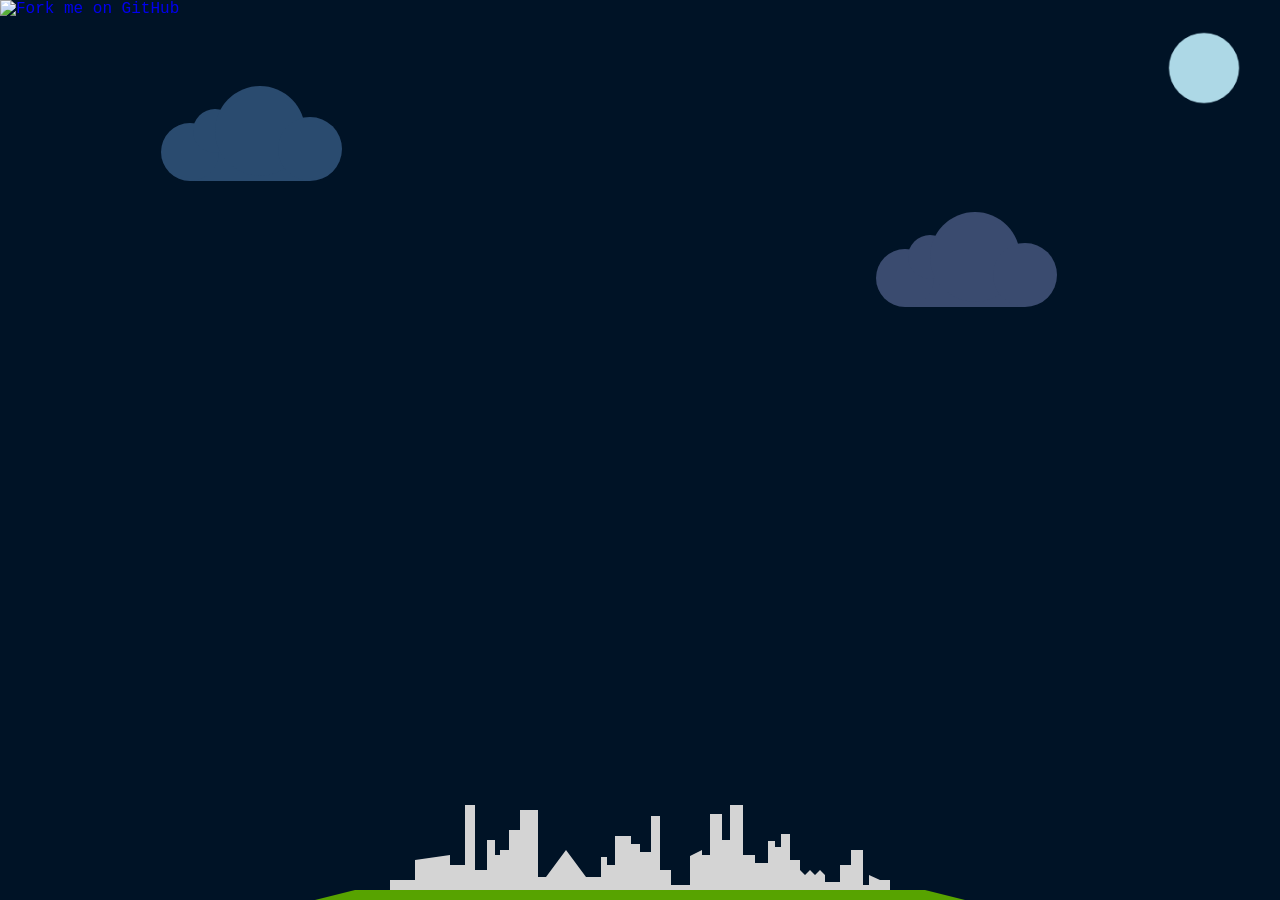
==== index.html @ 0f7f1184 "init done" ====
<!DOCTYPE html>
<html lang="en">

<head>
    <meta charset="UTF-8">
    <meta name="viewport" content="width=device-width, initial-scale=1.0, user-scalable=no">
    <meta http-equiv="refresh" content="0; url=countdown.html" />
    <title>NewYear Countdown Preview</title>
    <style>
        html,body{height:100%;}
    </style>
</head>

<body>
    <p><a href="countdown.html"></a>...</p>
</body>

</html>
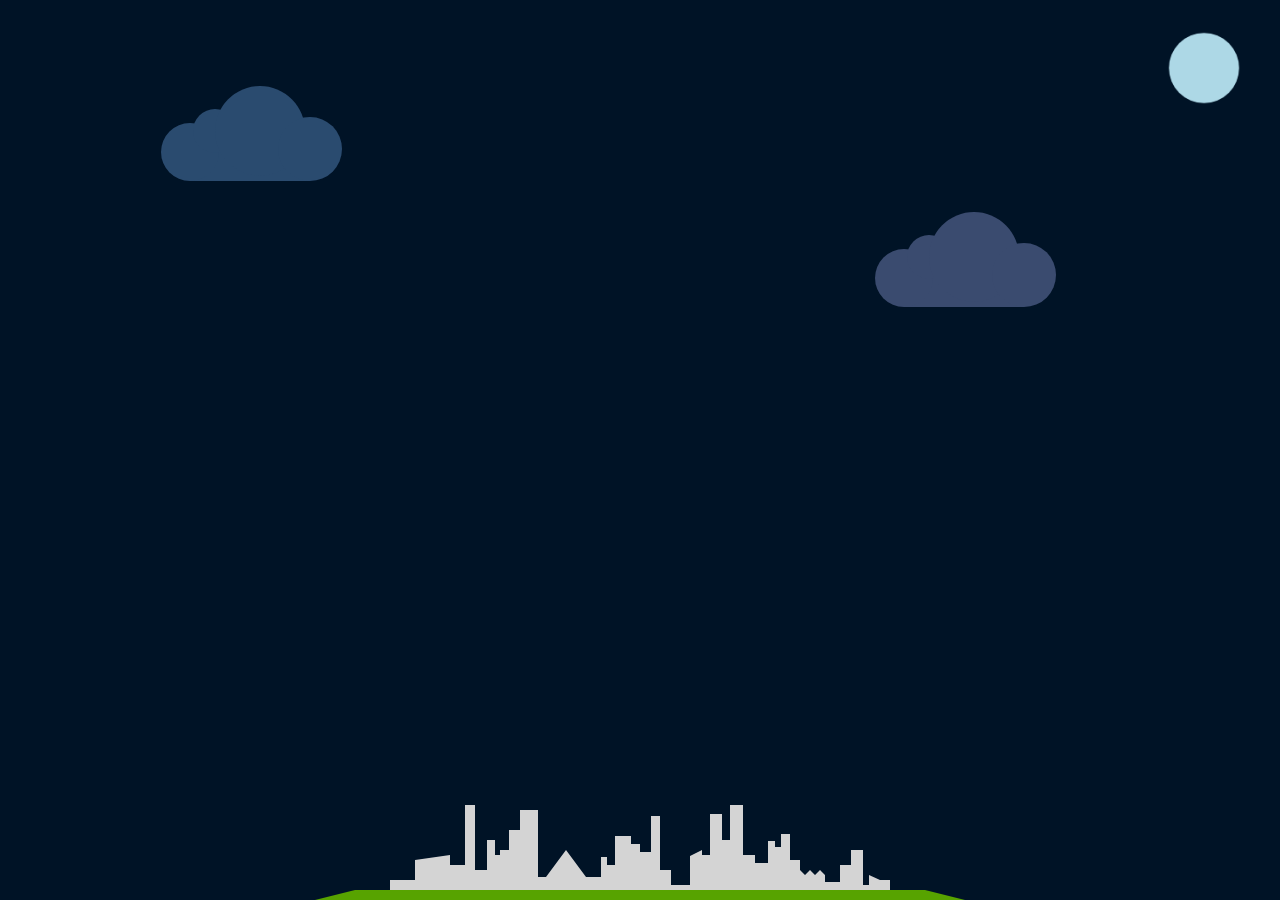
==== commit b493ffd5: "init done" ====
--- a/index.html
+++ b/index.html
@@ -12,7 +12,7 @@
 </head>
 
 <body>
-    <p><a href="countdown.html"></a>...</p>
+    <p><a href="countdown.html"></a></p>
 </body>
 
 </html>
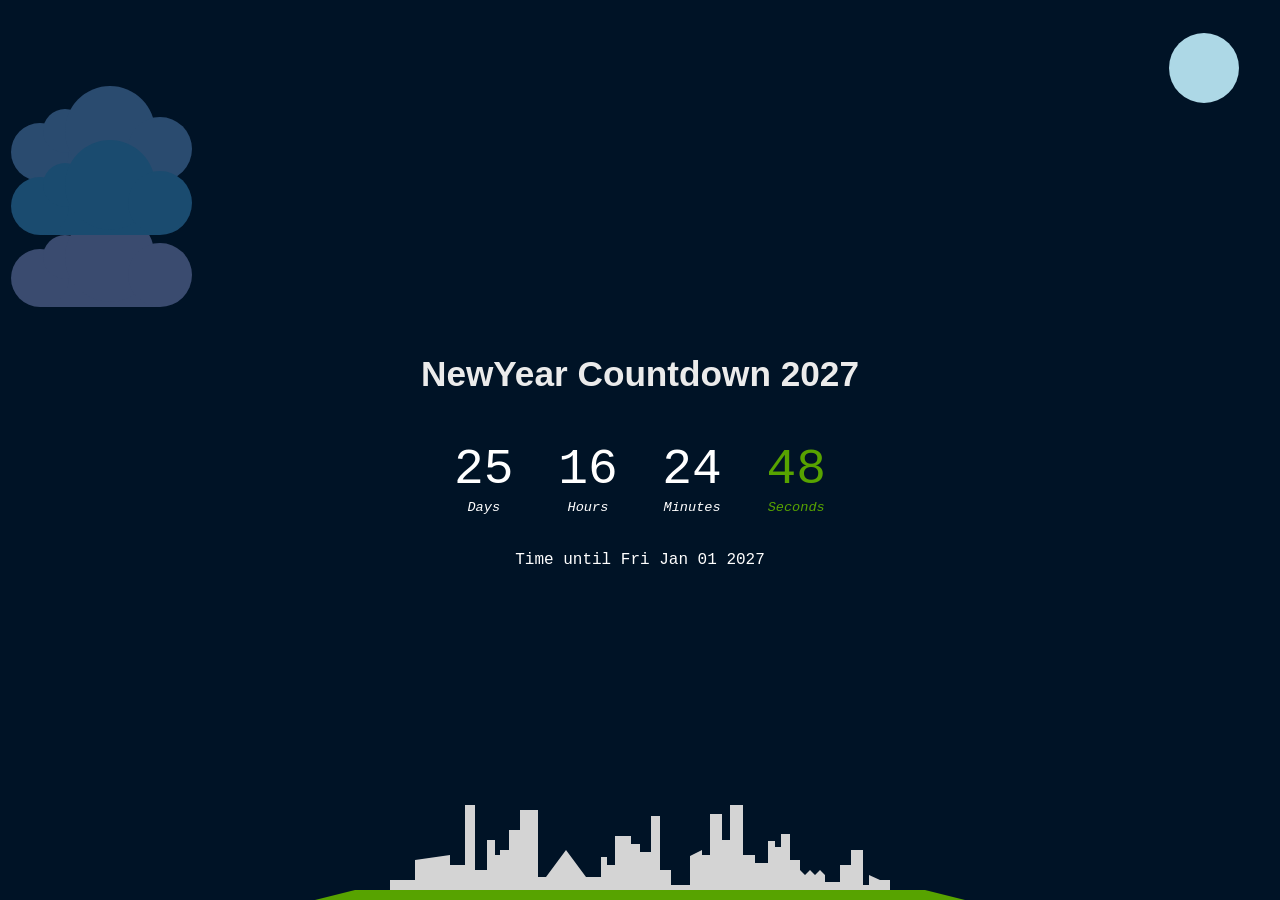
==== commit d2abf199: "update date and refactor code" ====
--- a/index.html
+++ b/index.html
@@ -4,15 +4,74 @@
 <head>
     <meta charset="UTF-8">
     <meta name="viewport" content="width=device-width, initial-scale=1.0, user-scalable=no">
-    <meta http-equiv="refresh" content="0; url=countdown.html" />
     <title>NewYear Countdown Preview</title>
+    <link rel="stylesheet" href="countdown.css" type="text/css">
+    <script src="countdown.js"></script>
     <style>
         html,body{height:100%;}
     </style>
 </head>
 
 <body>
-    <p><a href="countdown.html"></a></p>
+    <div id="bg">
+        <svg id="bg__moon" height="100" width="100">
+            <circle cx="50" cy="50" r="35" fill="lightblue" />
+        </svg>
+        <svg id="bg__city" height="95" width="500">
+            <path d="M0,90 L0,75 L25,75 L25,55 L60,50 L60,60 L75,60 L75,0 L85,0 L85,65 L97,65 L97,35 L105,35 L105,50 L110,50 L110,45 L119,45 L119,25 L130,25 L130,5 L148,5 L148,72 L156,72 L176,45 L196,72 L211,72 L211,52 L217,52 L217,60 L225,60 L225,31 L241,31 L241,39 L250,39 L250,47 L261,47 L261,11 L270,11 L270,65 L281,65 L281,80 L300,80 L300,51 L312,45 L312,50 L320,50 L320,9 L332,9 L332,35 L340,35 L340,0 L353,0 L353,50 L365,50 L365,58 L378,58 L378,36 L385,36 L385,42 L391,42 L391,29 L400,29 L400,55 L410,55 L410,65 L415,70 L420,65 L425,70 L430,65 L435,70 L435,77 L450,77 L450,60 L461,60 L461,45 L473,45 L473,80 L475,80 L479,80 L479,70 L490,75 L500,75 L500,90 Z" fill="#d4d4d4" />
+        </svg>
+        <svg id="bg__grass" height="10" width="650">
+            <path d="M0,10 L40,0 L610,0 L650,10 z" fill="rgb(87, 163, 0)" />
+        </svg>
+        <svg id="bg__cloud1" height="100" width="200">
+            <g fill="#2a4b6f">
+                <path d="M40,50 L40,100 L160,100 L160,50 Z" />
+                <circle cx="40" cy="71" r="29" />
+                <circle cx="65" cy="50" r="22" />
+                <circle cx="110" cy="50" r="45" />
+                <circle cx="160" cy="68" r="32" />
+            </g>
+        </svg>
+        <svg id="bg__cloud2" height="100" width="200">
+            <g fill="#3a4b6f">
+                <path d="M40,50 L40,100 L160,100 L160,50 Z" />
+                <circle cx="40" cy="71" r="29" />
+                <circle cx="65" cy="50" r="22" />
+                <circle cx="110" cy="50" r="45" />
+                <circle cx="160" cy="68" r="32" />
+            </g>
+        </svg>
+        <svg id="bg__cloud3" height="100" width="200">
+            <g fill="#1a4b6f">
+                <path d="M40,50 L40,100 L160,100 L160,50 Z" />
+                <circle cx="40" cy="71" r="29" />
+                <circle cx="65" cy="50" r="22" />
+                <circle cx="110" cy="50" r="45" />
+                <circle cx="160" cy="68" r="32" />
+            </g>
+        </svg>
+    </div>
+
+    <div id="cd">
+        <h1 class="cd__title" id="cd-title">NewYear Countdown</h1>
+        <div class="cd__ele">
+            <span class="cd__ele__value" id="cd-days">??</span>
+            <span class="cd__ele__name">Days</span>
+        </div>
+        <div class="cd__ele">
+            <span class="cd__ele__value" id="cd-hours">??</span>
+            <span class="cd__ele__name">Hours</span>
+        </div>
+        <div class="cd__ele">
+            <span class="cd__ele__value" id="cd-mins">??</span>
+            <span class="cd__ele__name">Minutes</span>
+        </div>
+        <div class="cd__ele cd__ele--secs">
+            <span class="cd__ele__value" id="cd-secs">??</span>
+            <span class="cd__ele__name">Seconds</span>
+        </div>
+        <div class="cd__timetil" id="cd-timetil">Time until ??</div>
+    </div>
 </body>
 
 </html>
--- a/countdown.css
+++ b/countdown.css
@@ -0,0 +1,220 @@
+/*!countdown.css
+ * This stylesheet contains the style for the 'newyear-countdown'
+ * project.
+ *
+ * Z-index order:
+ * 0    Body
+ * 1    Background
+ * 2    Countdown
+ */
+/* --< Basic Style >-- */
+html, body {
+  height: 100%;
+}
+
+body {
+  background-color: #001326;
+  color: #fff;
+  font-family: "Courier New", Courier, monospace;
+  margin: 0;
+  padding: 0;
+  z-index: 0;
+}
+
+/* --< The Countdown >-- */
+@-webkit-keyframes cd-flowin {
+  0% {
+    opacity: 0;
+    -webkit-transform: translate(-50%, -50%) scale(0);
+            transform: translate(-50%, -50%) scale(0);
+  }
+  100% {
+    opacity: 1;
+    -webkit-transform: translate(-50%, -50%) scale(1);
+            transform: translate(-50%, -50%) scale(1);
+  }
+}
+@keyframes cd-flowin {
+  0% {
+    opacity: 0;
+    -webkit-transform: translate(-50%, -50%) scale(0);
+            transform: translate(-50%, -50%) scale(0);
+  }
+  100% {
+    opacity: 1;
+    -webkit-transform: translate(-50%, -50%) scale(1);
+            transform: translate(-50%, -50%) scale(1);
+  }
+}
+
+@-webkit-keyframes cd-new-year-title {
+  0% {
+    color: red;
+  }
+  50% {
+    color: blue;
+  }
+  100% {
+    color: green;
+  }
+}
+
+@keyframes cd-new-year-title {
+  0% {
+    color: red;
+  }
+  50% {
+    color: blue;
+  }
+  100% {
+    color: green;
+  }
+}
+
+@-webkit-keyframes bg-move-cloud {
+  0% {
+    left: -250px;
+  }
+  100% {
+    left: 105%;
+  }
+}
+
+@keyframes bg-move-cloud {
+  0% {
+    left: -250px;
+  }
+  100% {
+    left: 105%;
+  }
+}
+
+@-webkit-keyframes bg-pulse-moon {
+  0% {
+    -webkit-transform: scale(1);
+            transform: scale(1);
+  }
+  100% {
+    -webkit-transform: scale(1.15);
+            transform: scale(1.15);
+  }
+}
+
+@keyframes bg-pulse-moon {
+  0% {
+    -webkit-transform: scale(1);
+            transform: scale(1);
+  }
+  100% {
+    -webkit-transform: scale(1.15);
+            transform: scale(1.15);
+  }
+}
+
+#cd {
+  -webkit-animation: cd-flowin 4s ease 1s forwards;
+          animation: cd-flowin 4s ease 1s forwards;
+  display: inline-block;
+  left: 50%;
+  opacity: 0;
+  position: fixed;
+  text-align: center;
+  top: 50%;
+  width: 90%;
+  max-width: 500px;
+  z-index: 2;
+}
+
+#cd .cd__title {
+  color: #ebebeb;
+  font-family: "Comic Sans", "Comic Sans MS", "Chalkboard", "ChalkboardSE-Regular", cursive, sans-serif;
+  font-size: 2.2em;
+  font-weight: 700;
+  -webkit-transition: all 1s;
+  transition: all 1s;
+}
+
+#cd .cd__title.cd__title--newyear {
+  -webkit-animation: cd-new-year-title 3s ease alternate infinite;
+          animation: cd-new-year-title 3s ease alternate infinite;
+}
+
+#cd .cd__ele {
+  -webkit-box-sizing: border-box;
+          box-sizing: border-box;
+  color: #fff;
+  display: inline-block;
+  padding: 5% 3.5%;
+}
+
+#cd .cd__ele .cd__ele__value {
+  display: block;
+  font-size: 3.1em;
+}
+
+#cd .cd__ele .cd__ele__name {
+  font-size: 0.85em;
+  font-style: italic;
+}
+
+#cd .cd__ele--secs {
+  color: #57a300;
+}
+
+#cd .cd__timetil {
+  margin-top: 2%;
+}
+
+/* --< Background >-- */
+#bg {
+  height: 100%;
+  left: 0;
+  overflow: hidden;
+  position: fixed;
+  right: 0;
+  width: 100%;
+  z-index: 1;
+}
+
+#bg * {
+  position: fixed;
+}
+
+#bg__moon {
+  -webkit-animation: bg-pulse-moon 4s linear 0s alternate infinite;
+          animation: bg-pulse-moon 4s linear 0s alternate infinite;
+  right: 2%;
+  top: 2%;
+}
+
+#bg__grass {
+  bottom: 0;
+  left: 50%;
+  -webkit-transform: translateX(-50%);
+          transform: translateX(-50%);
+}
+
+#bg__city {
+  bottom: 0;
+  left: 50%;
+  -webkit-transform: translateX(-50%);
+          transform: translateX(-50%);
+}
+
+#bg__cloud1 {
+  -webkit-animation: bg-move-cloud 48s linear -12s alternate infinite;
+          animation: bg-move-cloud 48s linear -12s alternate infinite;
+  top: 9%;
+}
+
+#bg__cloud2 {
+  -webkit-animation: bg-move-cloud 60s linear -78s alternate infinite;
+          animation: bg-move-cloud 60s linear -78s alternate infinite;
+  top: 23%;
+}
+
+#bg__cloud3 {
+  -webkit-animation: bg-move-cloud 80s linear -78s alternate infinite;
+          animation: bg-move-cloud 80s linear -78s alternate infinite;
+  top: 15%;
+}
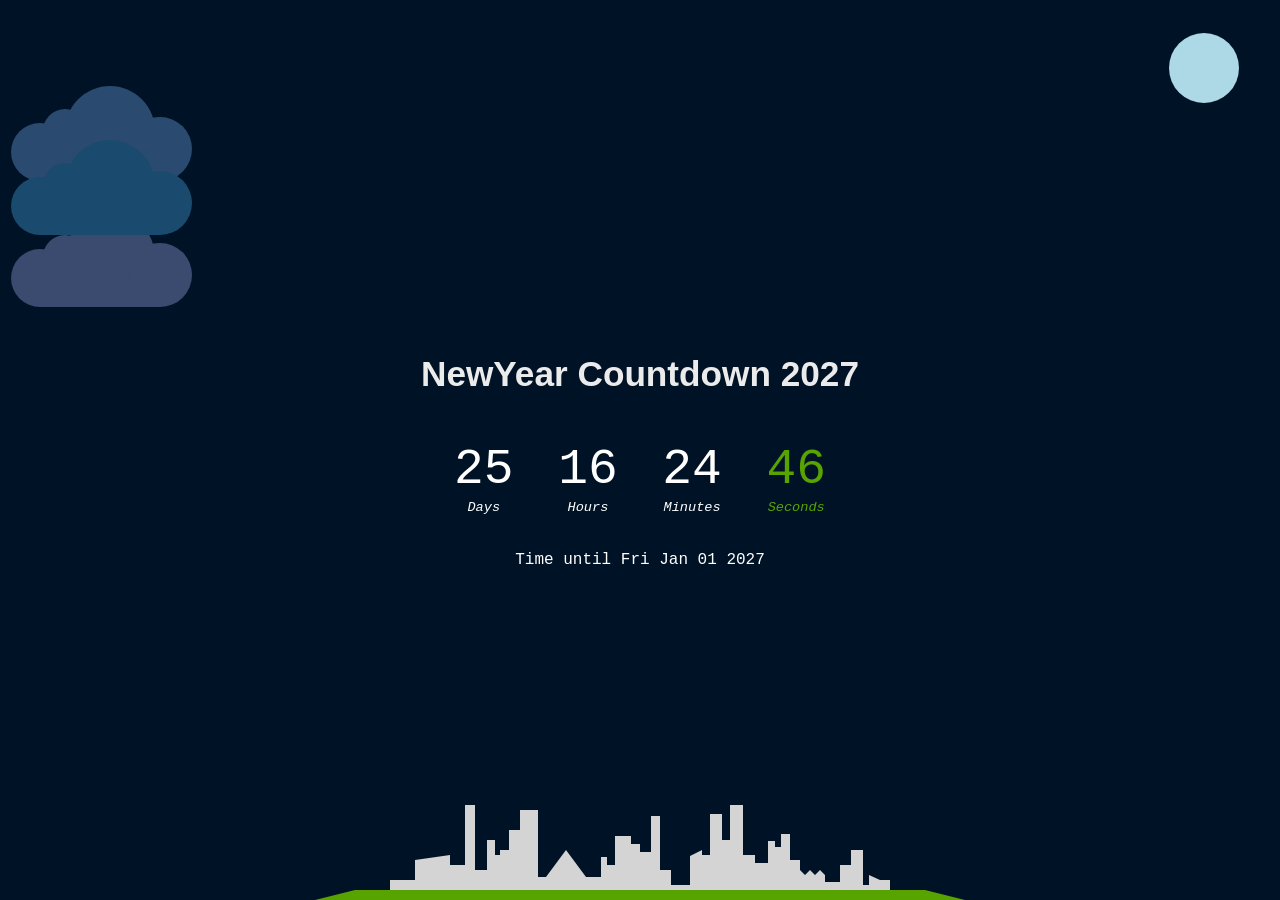
==== commit 933160cb: "update date and refactor code" ====
--- a/index.html
+++ b/index.html
@@ -4,7 +4,7 @@
 <head>
     <meta charset="UTF-8">
     <meta name="viewport" content="width=device-width, initial-scale=1.0, user-scalable=no">
-    <title>NewYear Countdown Preview</title>
+    <title>NewYear Countdown</title>
     <link rel="stylesheet" href="countdown.css" type="text/css">
     <script src="countdown.js"></script>
     <style>
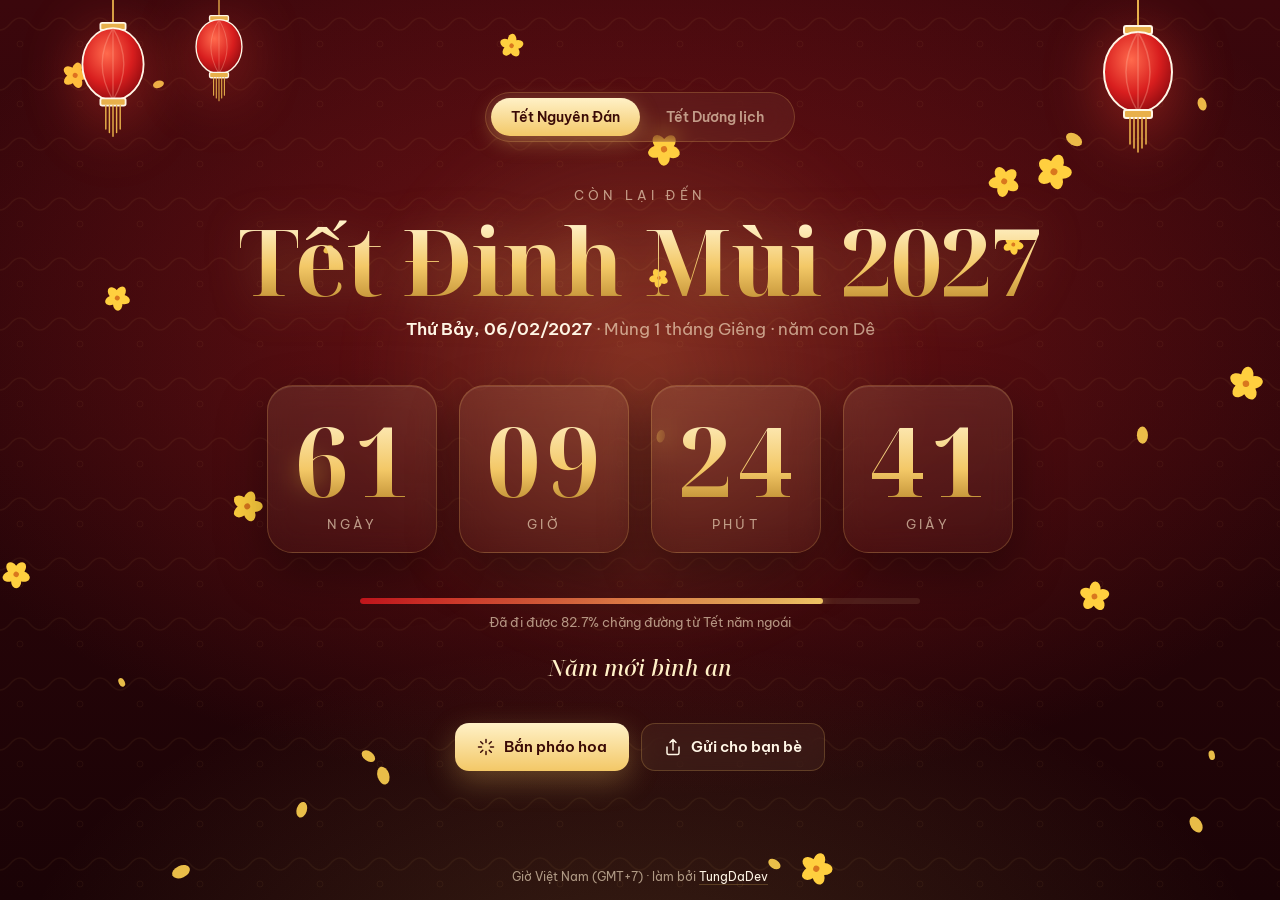
==== commit 2faf962f: "Redesign: real Lunar New Year countdown (VN time), flip digits, mai blossoms, fireworks Previously c" ====
--- a/index.html
+++ b/index.html
@@ -1,77 +1,81 @@
-<!DOCTYPE html>
-<html lang="en">
+<!doctype html>
+<html lang="vi">
+<head>
+  <meta charset="utf-8">
+  <meta name="viewport" content="width=device-width, initial-scale=1, viewport-fit=cover">
+  <title>Đếm ngược Tết</title>
+  <meta name="description" content="Đếm ngược đến Tết Nguyên Đán và Tết Dương lịch theo giờ Việt Nam. Hoa mai rơi, pháo hoa và lời chúc đầu năm.">
+  <meta name="theme-color" content="#2a0508">
+  <meta property="og:title" content="Đếm ngược Tết">
+  <meta property="og:description" content="Còn bao lâu nữa là Tết? Đếm từng giây theo giờ Việt Nam.">
+  <link rel="icon" href="favicon.svg" type="image/svg+xml">
+  <link rel="preconnect" href="https://fonts.googleapis.com">
+  <link rel="preconnect" href="https://fonts.gstatic.com" crossorigin>
+  <link href="https://fonts.googleapis.com/css2?family=Noto+Serif+Display:ital,wght@0,500;0,700;1,500&family=Be+Vietnam+Pro:wght@400;500;600;700&display=swap" rel="stylesheet">
+  <link rel="stylesheet" href="style.css">
+</head>
+<body>
+  <canvas id="petals" aria-hidden="true"></canvas>
+  <canvas id="fireworks" aria-hidden="true"></canvas>
+  <div class="glow" aria-hidden="true"></div>
 
-<head>
-    <meta charset="UTF-8">
-    <meta name="viewport" content="width=device-width, initial-scale=1.0, user-scalable=no">
-    <title>NewYear Countdown</title>
-    <link rel="stylesheet" href="countdown.css" type="text/css">
-    <script src="countdown.js"></script>
-    <style>
-        html,body{height:100%;}
-    </style>
-</head>
+  <svg class="lantern l1" viewBox="0 0 80 160" aria-hidden="true"><use href="#lantern"/></svg>
+  <svg class="lantern l2" viewBox="0 0 80 160" aria-hidden="true"><use href="#lantern"/></svg>
+  <svg class="lantern l3" viewBox="0 0 80 160" aria-hidden="true"><use href="#lantern"/></svg>
+  <svg width="0" height="0" style="position:absolute">
+    <defs>
+      <radialGradient id="lg" cx=".4" cy=".35" r=".7"><stop offset="0" stop-color="#ff6a4d"/><stop offset=".6" stop-color="#d81e1e"/><stop offset="1" stop-color="#8f0b10"/></radialGradient>
+      <symbol id="lantern" viewBox="0 0 80 160">
+        <line x1="40" y1="0" x2="40" y2="34" stroke="#e8b04b" stroke-width="2"/>
+        <rect x="26" y="32" width="28" height="8" rx="2" fill="#e8b04b"/>
+        <ellipse cx="40" cy="78" rx="34" ry="40" fill="url(#lg)"/>
+        <path d="M40 38 Q16 78 40 118 M40 38 Q64 78 40 118 M40 38 V118" stroke="#ffb199" stroke-opacity=".35" stroke-width="1.5" fill="none"/>
+        <rect x="26" y="116" width="28" height="8" rx="2" fill="#e8b04b"/>
+        <path d="M32 124 v26 M36 124 v30 M40 124 v34 M44 124 v30 M48 124 v26" stroke="#e8b04b" stroke-width="1.6"/>
+      </symbol>
+    </defs>
+  </svg>
 
-<body>
-    <div id="bg">
-        <svg id="bg__moon" height="100" width="100">
-            <circle cx="50" cy="50" r="35" fill="lightblue" />
-        </svg>
-        <svg id="bg__city" height="95" width="500">
-            <path d="M0,90 L0,75 L25,75 L25,55 L60,50 L60,60 L75,60 L75,0 L85,0 L85,65 L97,65 L97,35 L105,35 L105,50 L110,50 L110,45 L119,45 L119,25 L130,25 L130,5 L148,5 L148,72 L156,72 L176,45 L196,72 L211,72 L211,52 L217,52 L217,60 L225,60 L225,31 L241,31 L241,39 L250,39 L250,47 L261,47 L261,11 L270,11 L270,65 L281,65 L281,80 L300,80 L300,51 L312,45 L312,50 L320,50 L320,9 L332,9 L332,35 L340,35 L340,0 L353,0 L353,50 L365,50 L365,58 L378,58 L378,36 L385,36 L385,42 L391,42 L391,29 L400,29 L400,55 L410,55 L410,65 L415,70 L420,65 L425,70 L430,65 L435,70 L435,77 L450,77 L450,60 L461,60 L461,45 L473,45 L473,80 L475,80 L479,80 L479,70 L490,75 L500,75 L500,90 Z" fill="#d4d4d4" />
-        </svg>
-        <svg id="bg__grass" height="10" width="650">
-            <path d="M0,10 L40,0 L610,0 L650,10 z" fill="rgb(87, 163, 0)" />
-        </svg>
-        <svg id="bg__cloud1" height="100" width="200">
-            <g fill="#2a4b6f">
-                <path d="M40,50 L40,100 L160,100 L160,50 Z" />
-                <circle cx="40" cy="71" r="29" />
-                <circle cx="65" cy="50" r="22" />
-                <circle cx="110" cy="50" r="45" />
-                <circle cx="160" cy="68" r="32" />
-            </g>
-        </svg>
-        <svg id="bg__cloud2" height="100" width="200">
-            <g fill="#3a4b6f">
-                <path d="M40,50 L40,100 L160,100 L160,50 Z" />
-                <circle cx="40" cy="71" r="29" />
-                <circle cx="65" cy="50" r="22" />
-                <circle cx="110" cy="50" r="45" />
-                <circle cx="160" cy="68" r="32" />
-            </g>
-        </svg>
-        <svg id="bg__cloud3" height="100" width="200">
-            <g fill="#1a4b6f">
-                <path d="M40,50 L40,100 L160,100 L160,50 Z" />
-                <circle cx="40" cy="71" r="29" />
-                <circle cx="65" cy="50" r="22" />
-                <circle cx="110" cy="50" r="45" />
-                <circle cx="160" cy="68" r="32" />
-            </g>
-        </svg>
+  <main class="wrap">
+    <div class="switch" role="tablist" aria-label="Chọn mốc đếm ngược">
+      <button role="tab" aria-selected="true" data-mode="tet">Tết Nguyên Đán</button>
+      <button role="tab" aria-selected="false" data-mode="duong">Tết Dương lịch</button>
+      <span class="thumb" aria-hidden="true"></span>
     </div>
 
-    <div id="cd">
-        <h1 class="cd__title" id="cd-title">NewYear Countdown</h1>
-        <div class="cd__ele">
-            <span class="cd__ele__value" id="cd-days">??</span>
-            <span class="cd__ele__name">Days</span>
-        </div>
-        <div class="cd__ele">
-            <span class="cd__ele__value" id="cd-hours">??</span>
-            <span class="cd__ele__name">Hours</span>
-        </div>
-        <div class="cd__ele">
-            <span class="cd__ele__value" id="cd-mins">??</span>
-            <span class="cd__ele__name">Minutes</span>
-        </div>
-        <div class="cd__ele cd__ele--secs">
-            <span class="cd__ele__value" id="cd-secs">??</span>
-            <span class="cd__ele__name">Seconds</span>
-        </div>
-        <div class="cd__timetil" id="cd-timetil">Time until ??</div>
+    <p class="kicker" id="kicker">Còn lại đến</p>
+    <h1 class="title" id="title">Tết</h1>
+    <p class="date" id="date"></p>
+
+    <div class="clock" id="clock" aria-live="off">
+      <div class="unit"><div class="num" data-u="d"></div><span>Ngày</span></div>
+      <div class="unit"><div class="num" data-u="h"></div><span>Giờ</span></div>
+      <div class="unit"><div class="num" data-u="m"></div><span>Phút</span></div>
+      <div class="unit"><div class="num" data-u="s"></div><span>Giây</span></div>
     </div>
+    <p class="sr" id="sr" aria-live="polite"></p>
+
+    <div class="progress" aria-hidden="true">
+      <div class="bar"><i id="bar"></i></div>
+      <p id="progress-text"></p>
+    </div>
+
+    <p class="wish" id="wish"></p>
+
+    <div class="actions">
+      <button class="btn gold" id="fire-btn">
+        <svg viewBox="0 0 24 24"><path d="M12 2v4M12 18v4M4.9 4.9l2.8 2.8M16.3 16.3l2.8 2.8M2 12h4M18 12h4M4.9 19.1l2.8-2.8M16.3 7.7l2.8-2.8"/></svg>
+        Bắn pháo hoa
+      </button>
+      <button class="btn ghost" id="share-btn">
+        <svg viewBox="0 0 24 24"><path d="M4 12v8a2 2 0 0 0 2 2h12a2 2 0 0 0 2-2v-8M16 6l-4-4-4 4M12 2v14"/></svg>
+        Gửi cho bạn bè
+      </button>
+    </div>
+  </main>
+
+  <footer class="foot">Giờ Việt Nam (GMT+7) · làm bởi <a href="https://www.tungdadev.com/">TungDaDev</a></footer>
+  <div class="toast" id="toast" role="status"></div>
+  <script src="app.js"></script>
 </body>
-
 </html>
--- a/style.css
+++ b/style.css
@@ -0,0 +1,111 @@
+:root {
+  --bg0: #1a0306; --bg1: #3b070c; --red: #c8161d;
+  --gold: #f3c867; --gold2: #fff1c7; --gold3: #b8862b;
+  --ink: #fff6e6; --muted: rgba(255, 236, 205, .62);
+  --glass: rgba(255, 220, 170, .06); --line: rgba(243, 200, 103, .22);
+  --serif: "Noto Serif Display", Georgia, serif;
+  --sans: "Be Vietnam Pro", system-ui, sans-serif;
+  --ease: cubic-bezier(.22, 1, .36, 1);
+}
+* { box-sizing: border-box; }
+html, body { height: 100%; }
+body {
+  margin: 0; min-height: 100dvh; color: var(--ink); font-family: var(--sans); -webkit-font-smoothing: antialiased;
+  background:
+    radial-gradient(1200px 700px at 50% 38%, rgba(214, 40, 40, .38), transparent 65%),
+    radial-gradient(900px 500px at 50% 110%, rgba(243, 200, 103, .14), transparent 70%),
+    linear-gradient(180deg, var(--bg1), var(--bg0));
+  overflow-x: hidden; display: flex; flex-direction: column;
+}
+/* hoạ tiết mây cổ rất mờ */
+body::before {
+  content: ""; position: fixed; inset: 0; pointer-events: none; opacity: .06;
+  background-image: url("data:image/svg+xml,%3Csvg xmlns='http://www.w3.org/2000/svg' width='120' height='60' viewBox='0 0 120 60'%3E%3Cpath d='M0 30c10 0 10-12 20-12s10 12 20 12 10-12 20-12 10 12 20 12 10-12 20-12 10 12 20 12' fill='none' stroke='%23f3c867' stroke-width='1.5'/%3E%3Ccircle cx='20' cy='44' r='3' fill='none' stroke='%23f3c867'/%3E%3Ccircle cx='80' cy='44' r='3' fill='none' stroke='%23f3c867'/%3E%3C/svg%3E");
+}
+canvas { position: fixed; inset: 0; width: 100%; height: 100%; pointer-events: none; }
+#fireworks { z-index: 3; }
+.glow { position: fixed; left: 50%; top: 42%; width: 70vmin; height: 70vmin; transform: translate(-50%, -50%); border-radius: 50%;
+  background: radial-gradient(circle, rgba(243, 200, 103, .18), transparent 65%); filter: blur(20px); animation: breathe 6s ease-in-out infinite; pointer-events: none; }
+@keyframes breathe { 50% { transform: translate(-50%, -50%) scale(1.12); opacity: .7; } }
+svg { width: 18px; height: 18px; fill: none; stroke: currentColor; stroke-width: 2; stroke-linecap: round; stroke-linejoin: round; }
+button { font: inherit; color: inherit; cursor: pointer; }
+:focus-visible { outline: 2px solid var(--gold); outline-offset: 3px; }
+
+/* đèn lồng */
+.lantern { position: fixed; top: -6px; width: 72px; height: 144px; z-index: 2; transform-origin: 50% 0; animation: sway 5s ease-in-out infinite; filter: drop-shadow(0 10px 30px rgba(255, 70, 50, .45)); }
+.lantern.l1 { left: 6vw; }
+.lantern.l2 { left: 15vw; width: 54px; height: 108px; animation-delay: -1.7s; animation-duration: 6s; }
+.lantern.l3 { right: 8vw; width: 80px; height: 160px; animation-delay: -3s; }
+@keyframes sway { 50% { transform: rotate(5deg); } 0%, 100% { transform: rotate(-5deg); } }
+
+.wrap { position: relative; z-index: 4; flex: 1; display: flex; flex-direction: column; align-items: center; justify-content: center; text-align: center;
+  padding: max(28px, env(safe-area-inset-top)) 20px 20px; }
+
+/* công tắc chọn mốc */
+.switch { position: relative; display: grid; grid-template-columns: 1fr 1fr; padding: 5px; border-radius: 999px; background: var(--glass); border: 1px solid var(--line);
+  backdrop-filter: blur(12px); -webkit-backdrop-filter: blur(12px); margin-bottom: clamp(26px, 5vh, 52px); }
+.switch button { position: relative; z-index: 1; border: 0; background: none; padding: 10px 20px; border-radius: 999px; font-size: 14px; font-weight: 600; color: var(--muted); transition: color .3s; }
+.switch button[aria-selected="true"] { color: #3a0a06; }
+.switch .thumb { position: absolute; top: 5px; bottom: 5px; left: 5px; width: calc(50% - 5px); border-radius: 999px;
+  background: linear-gradient(180deg, var(--gold2), var(--gold)); box-shadow: 0 6px 20px rgba(243, 200, 103, .35); transition: transform .45s var(--ease); }
+.switch[data-mode="duong"] .thumb { transform: translateX(100%); }
+
+.kicker { margin: 0; font-size: 13px; letter-spacing: .32em; text-transform: uppercase; color: var(--muted); }
+.title { margin: 10px 0 8px; font: 700 clamp(40px, 8vw, 92px)/1.05 var(--serif); letter-spacing: -.01em;
+  background: linear-gradient(180deg, var(--gold2) 10%, var(--gold) 55%, var(--gold3)); -webkit-background-clip: text; background-clip: text; color: transparent;
+  filter: drop-shadow(0 4px 24px rgba(243, 200, 103, .25)); }
+.date { margin: 0 0 clamp(26px, 5vh, 48px); color: var(--muted); font-size: clamp(14px, 1.6vw, 17px); }
+.date b { color: var(--ink); font-weight: 600; }
+
+/* đồng hồ */
+.clock { display: flex; gap: clamp(10px, 2vw, 22px); }
+.unit { width: clamp(72px, 15vw, 170px); padding: clamp(14px, 2.2vw, 26px) 0 clamp(12px, 1.8vw, 20px); border-radius: clamp(16px, 2vw, 26px);
+  background: linear-gradient(180deg, rgba(255, 220, 170, .10), rgba(255, 220, 170, .03)); border: 1px solid var(--line);
+  backdrop-filter: blur(14px); -webkit-backdrop-filter: blur(14px); box-shadow: 0 20px 50px rgba(0, 0, 0, .35), inset 0 1px 0 rgba(255, 240, 210, .12); }
+.unit span { display: block; margin-top: 8px; font-size: clamp(11px, 1.2vw, 13px); letter-spacing: .24em; text-transform: uppercase; color: var(--muted); }
+.num { display: flex; justify-content: center; font: 700 clamp(36px, 7.5vw, 96px)/1 var(--serif); font-variant-numeric: tabular-nums; height: 1em; overflow: hidden; }
+.num .d { position: relative; display: inline-block; font-weight: inherit; width: .62em; height: 1em; }
+.num .d i { position: absolute; inset: 0; font-style: normal;
+  background: linear-gradient(180deg, var(--gold2), var(--gold) 60%, var(--gold3)); -webkit-background-clip: text; background-clip: text; color: transparent; }
+.num .d i.old { animation: up-out .5s var(--ease) forwards; }
+.num .d i.new { animation: up-in .5s var(--ease) forwards; }
+@keyframes up-out { to { transform: translateY(-100%); opacity: 0; } }
+@keyframes up-in { from { transform: translateY(100%); opacity: 0; } to { transform: none; opacity: 1; } }
+.sr { position: absolute; width: 1px; height: 1px; overflow: hidden; clip: rect(0 0 0 0); }
+
+.progress { width: min(560px, 90vw); margin-top: clamp(28px, 5vh, 46px); }
+.bar { height: 6px; border-radius: 3px; background: rgba(255, 220, 170, .1); overflow: hidden; }
+.bar i { display: block; height: 100%; width: 0; border-radius: 3px; background: linear-gradient(90deg, var(--red), var(--gold)); transition: width 1s var(--ease); box-shadow: 0 0 12px rgba(243, 200, 103, .6); }
+.progress p { margin: 10px 0 0; font-size: 13px; color: var(--muted); }
+
+.wish { min-height: 1.6em; margin: 22px 0 0; font: italic 500 clamp(17px, 2vw, 22px)/1.4 var(--serif); color: var(--gold2); transition: opacity .6s, transform .6s var(--ease); }
+.wish.swap { opacity: 0; transform: translateY(6px); }
+
+.actions { display: flex; gap: 12px; margin-top: clamp(24px, 4vh, 36px); flex-wrap: wrap; justify-content: center; }
+.btn { display: inline-flex; align-items: center; gap: 9px; height: 48px; padding: 0 22px; border-radius: 14px; font-weight: 600; font-size: 15px; transition: transform .25s var(--ease), box-shadow .25s; }
+.btn:hover { transform: translateY(-2px); }
+.btn:active { transform: scale(.97); }
+.btn.gold { border: 0; color: #3a0a06; background: linear-gradient(180deg, var(--gold2), var(--gold)); box-shadow: 0 10px 30px rgba(243, 200, 103, .3); }
+.btn.gold:hover { box-shadow: 0 14px 40px rgba(243, 200, 103, .45); }
+.btn.ghost { border: 1px solid var(--line); background: var(--glass); backdrop-filter: blur(10px); }
+
+/* ngày Tết: đồng hồ nhường chỗ cho lời chúc */
+body.celebrate .clock, body.celebrate .progress { display: none; }
+body.celebrate .title { font-size: clamp(46px, 10vw, 120px); }
+body.celebrate .wish { font-size: clamp(20px, 2.6vw, 30px); }
+
+.foot { position: relative; z-index: 4; text-align: center; padding: 14px 0 max(16px, env(safe-area-inset-bottom)); font-size: 12px; color: var(--muted); }
+.foot a { color: var(--ink); text-decoration: none; border-bottom: 1px solid var(--line); }
+.toast { position: fixed; left: 50%; bottom: 70px; z-index: 9; transform: translate(-50%, 16px); opacity: 0; pointer-events: none;
+  padding: 10px 16px; border-radius: 12px; background: var(--gold2); color: #3a0a06; font-weight: 600; font-size: 14px; transition: .3s var(--ease); }
+.toast.show { opacity: 1; transform: translate(-50%, 0); }
+
+@media (max-width: 560px) {
+  .lantern.l2 { display: none; }
+  .lantern.l1 { left: 2vw; width: 52px; height: 104px; }
+  .lantern.l3 { right: 2vw; width: 56px; height: 112px; }
+  .switch button { padding: 9px 14px; font-size: 13px; }
+}
+@media (prefers-reduced-motion: reduce) {
+  *, *::before, *::after { animation: none !important; transition-duration: .01ms !important; }
+}
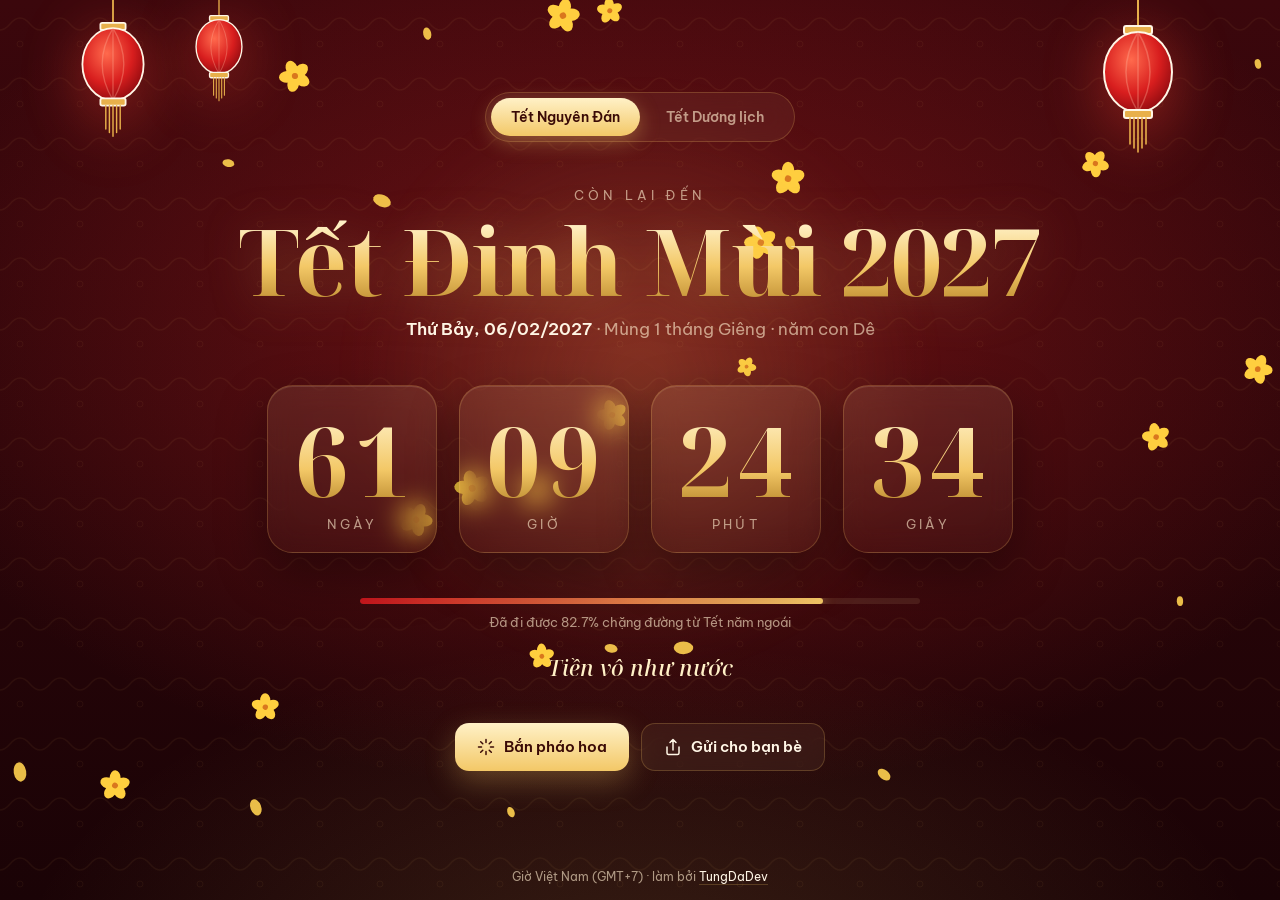
==== commit c4365344: "Share sheet: Facebook, Messenger, Zalo, Telegram, X, copy link; og:image preview Co-Authored-By: Cla" ====
--- a/index.html
+++ b/index.html
@@ -6,8 +6,15 @@
   <title>Đếm ngược Tết</title>
   <meta name="description" content="Đếm ngược đến Tết Nguyên Đán và Tết Dương lịch theo giờ Việt Nam. Hoa mai rơi, pháo hoa và lời chúc đầu năm.">
   <meta name="theme-color" content="#2a0508">
-  <meta property="og:title" content="Đếm ngược Tết">
-  <meta property="og:description" content="Còn bao lâu nữa là Tết? Đếm từng giây theo giờ Việt Nam.">
+  <meta property="og:type" content="website">
+  <meta property="og:url" content="https://saptet.tungdadev.com/">
+  <meta property="og:title" content="Sắp Tết rồi! Còn bao nhiêu ngày nữa?">
+  <meta property="og:description" content="Đếm ngược từng giây đến Tết Đinh Mùi 2027 theo giờ Việt Nam — hoa mai rơi, pháo hoa và lời chúc đầu năm.">
+  <meta property="og:image" content="https://saptet.tungdadev.com/og.png">
+  <meta property="og:image:width" content="1200">
+  <meta property="og:image:height" content="630">
+  <meta property="og:locale" content="vi_VN">
+  <meta name="twitter:card" content="summary_large_image">
   <link rel="icon" href="favicon.svg" type="image/svg+xml">
   <link rel="preconnect" href="https://fonts.googleapis.com">
   <link rel="preconnect" href="https://fonts.gstatic.com" crossorigin>
@@ -75,6 +82,23 @@
   </main>
 
   <footer class="foot">Giờ Việt Nam (GMT+7) · làm bởi <a href="https://www.tungdadev.com/">TungDaDev</a></footer>
+  <div class="sheet-scrim" id="sheet-scrim"></div>
+  <section class="sheet" id="share-sheet" role="dialog" aria-modal="true" aria-labelledby="sheet-title" aria-hidden="true">
+    <div class="sheet-head">
+      <h2 id="sheet-title">Gửi cho bạn bè</h2>
+      <button class="sheet-x" id="sheet-close" aria-label="Đóng"><svg viewBox="0 0 24 24"><path d="M18 6L6 18M6 6l12 12"/></svg></button>
+    </div>
+    <p class="sheet-preview" id="share-preview"></p>
+    <div class="sheet-grid">
+      <button data-share="facebook"><i style="background:#1877F2"><svg class="brand" viewBox="0 0 24 24"><path d="M14 8h3V4h-3c-2.8 0-4.5 1.8-4.5 4.6V11H7v4h2.5v9h4v-9h3l.5-4h-3.5V8.9c0-.6.4-.9 1-.9z"/></svg></i>Facebook</button>
+      <button data-share="messenger"><i style="background:linear-gradient(45deg,#0099FF,#A033FF 60%,#FF5280)"><svg class="brand" viewBox="0 0 24 24"><path d="M12 2C6.4 2 2 6.1 2 11.6c0 2.9 1.2 5.4 3.2 7.1V22l2.9-1.6c1.2.3 2.5.5 3.9.5 5.6 0 10-4.1 10-9.4S17.6 2 12 2zm1 12.6l-2.5-2.7-5 2.7 5.5-5.8 2.6 2.7 4.9-2.7-5.5 5.8z"/></svg></i>Messenger</button>
+      <button data-share="zalo"><i style="background:#0068FF"><b class="zalo">Zalo</b></i>Zalo</button>
+      <button data-share="telegram"><i style="background:#26A5E4"><svg class="brand" viewBox="0 0 24 24"><path d="M21.6 4.2L2.9 11.4c-1.3.5-1.3 1.2-.2 1.6l4.8 1.5 1.8 5.6c.2.6.4.8.9.8.4 0 .6-.2.9-.4l2.3-2.2 4.7 3.5c.9.5 1.5.2 1.7-.8l3.1-14.6c.3-1.3-.5-1.9-1.3-1.5zM9.3 14.4l9-5.7c.4-.3.8-.1.5.2l-7.7 7-.3 3.2-1.5-4.7z"/></svg></i>Telegram</button>
+      <button data-share="x"><i style="background:#000"><svg class="brand" viewBox="0 0 24 24"><path d="M17.8 3H21l-7 8 8.2 10h-6.4l-5-6.2L5.1 21H2l7.5-8.6L1.6 3h6.6l4.5 5.7L17.8 3zm-1.1 16.2h1.8L7.2 4.7H5.3l11.4 14.5z"/></svg></i>X</button>
+      <button data-share="copy"><i style="background:linear-gradient(180deg,#fff1c7,#f3c867)"><svg viewBox="0 0 24 24" style="color:#3a0a06"><path d="M10 13a5 5 0 0 0 7.5.5l3-3a5 5 0 0 0-7-7l-1.7 1.7M14 11a5 5 0 0 0-7.5-.5l-3 3a5 5 0 0 0 7 7l1.7-1.7"/></svg></i>Chép link</button>
+      <button data-share="more"><i style="background:rgba(255,220,170,.14)"><svg viewBox="0 0 24 24"><circle cx="5" cy="12" r="1.5"/><circle cx="12" cy="12" r="1.5"/><circle cx="19" cy="12" r="1.5"/></svg></i>Khác…</button>
+    </div>
+  </section>
   <div class="toast" id="toast" role="status"></div>
   <script src="app.js"></script>
 </body>
--- a/style.css
+++ b/style.css
@@ -96,9 +96,29 @@
 
 .foot { position: relative; z-index: 4; text-align: center; padding: 14px 0 max(16px, env(safe-area-inset-bottom)); font-size: 12px; color: var(--muted); }
 .foot a { color: var(--ink); text-decoration: none; border-bottom: 1px solid var(--line); }
-.toast { position: fixed; left: 50%; bottom: 70px; z-index: 9; transform: translate(-50%, 16px); opacity: 0; pointer-events: none;
+.toast { position: fixed; left: 50%; bottom: 70px; z-index: 12; transform: translate(-50%, 16px); opacity: 0; pointer-events: none;
   padding: 10px 16px; border-radius: 12px; background: var(--gold2); color: #3a0a06; font-weight: 600; font-size: 14px; transition: .3s var(--ease); }
 .toast.show { opacity: 1; transform: translate(-50%, 0); }
+
+.sheet-scrim { position: fixed; inset: 0; z-index: 7; background: rgba(10, 0, 2, .55); backdrop-filter: blur(3px); opacity: 0; pointer-events: none; transition: opacity .3s var(--ease); }
+.sheet { position: fixed; z-index: 8; left: 50%; bottom: 0; width: min(520px, 100%); transform: translate(-50%, 110%); transition: transform .45s var(--ease);
+  padding: 22px 22px max(22px, env(safe-area-inset-bottom)); border-radius: 26px 26px 0 0; border: 1px solid var(--line); border-bottom: 0;
+  background: linear-gradient(180deg, rgba(70, 12, 16, .96), rgba(36, 5, 8, .98)); box-shadow: 0 -20px 60px rgba(0, 0, 0, .5); }
+body.sheet-open .sheet { transform: translate(-50%, 0); }
+body.sheet-open .sheet-scrim { opacity: 1; pointer-events: auto; }
+.sheet-head { display: flex; align-items: center; justify-content: space-between; }
+.sheet h2 { margin: 0; font: 700 22px var(--serif); color: var(--gold2); }
+.sheet-x { width: 38px; height: 38px; border-radius: 12px; border: 1px solid var(--line); background: var(--glass); display: grid; place-items: center; }
+.sheet-preview { margin: 10px 0 18px; padding: 12px 14px; border-radius: 14px; background: rgba(255, 220, 170, .06); border: 1px dashed var(--line); color: var(--muted); font-size: 14px; }
+.sheet-grid { display: grid; grid-template-columns: repeat(4, 1fr); gap: 14px 8px; }
+.sheet-grid button { display: flex; flex-direction: column; align-items: center; gap: 8px; border: 0; background: none; padding: 6px 0; font-size: 12.5px; color: var(--ink); border-radius: 14px; transition: transform .2s var(--ease); }
+.sheet-grid button:hover { transform: translateY(-3px); }
+.sheet-grid i { width: 54px; height: 54px; border-radius: 17px; display: grid; place-items: center; color: #fff; box-shadow: 0 8px 20px rgba(0, 0, 0, .3); }
+.sheet-grid i svg { width: 24px; height: 24px; }
+.sheet-grid .brand { fill: currentColor; stroke: none; }
+.zalo { font: 800 14px/1 var(--sans); letter-spacing: -.02em; }
+@media (min-width: 561px) { .sheet { bottom: 50%; border-radius: 26px; border-bottom: 1px solid var(--line); transform: translate(-50%, 50%) scale(.96); opacity: 0; pointer-events: none; transition: transform .35s var(--ease), opacity .25s; }
+  body.sheet-open .sheet { transform: translate(-50%, 50%); opacity: 1; pointer-events: auto; } }
 
 @media (max-width: 560px) {
   .lantern.l2 { display: none; }
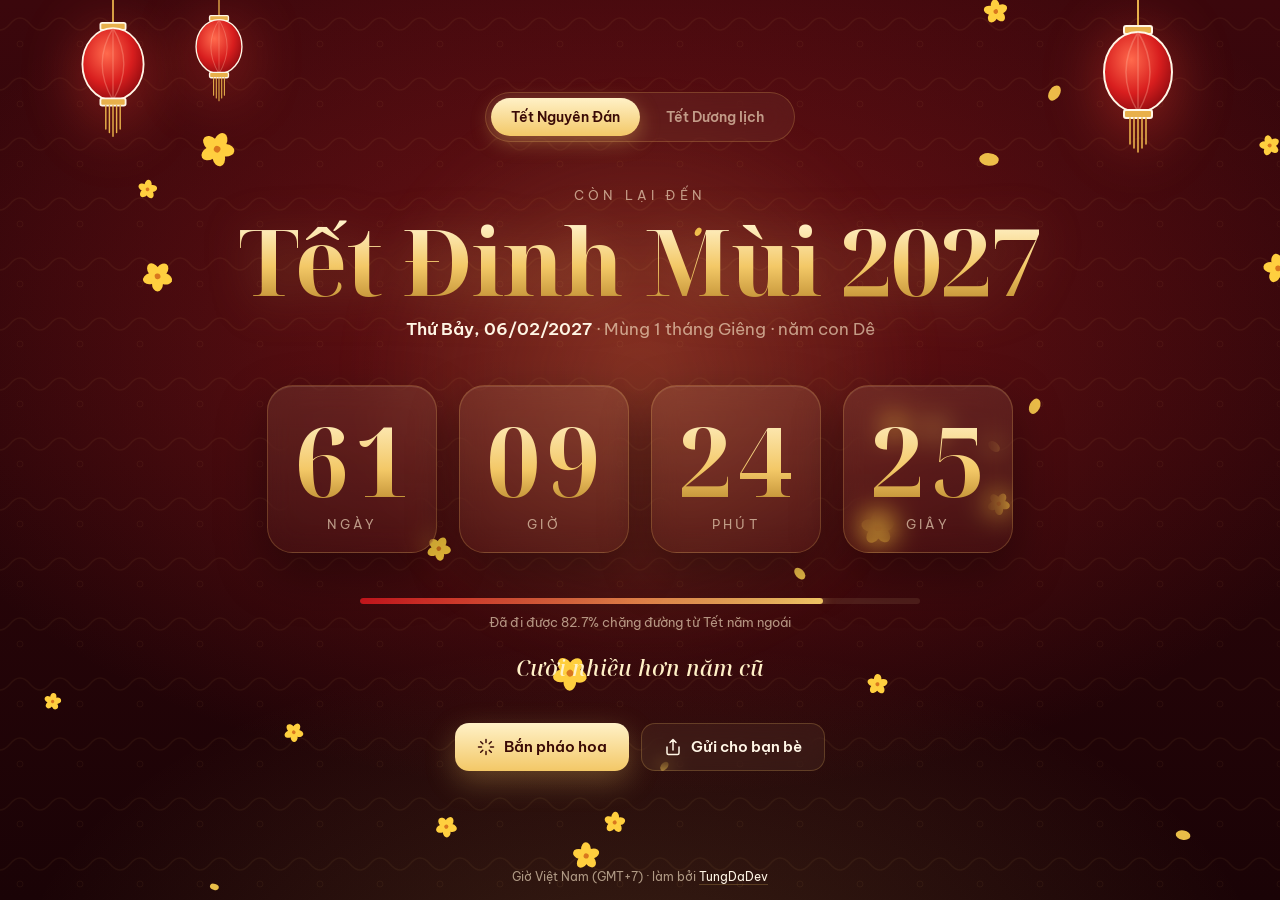
==== commit 06beebb5: "Fireworks: real-time physics and a choreographed show Physics now run in seconds instead of per fram" ====
--- a/index.html
+++ b/index.html
@@ -100,6 +100,7 @@
     </div>
   </section>
   <div class="toast" id="toast" role="status"></div>
+  <script src="fireworks.js"></script>
   <script src="app.js"></script>
 </body>
 </html>
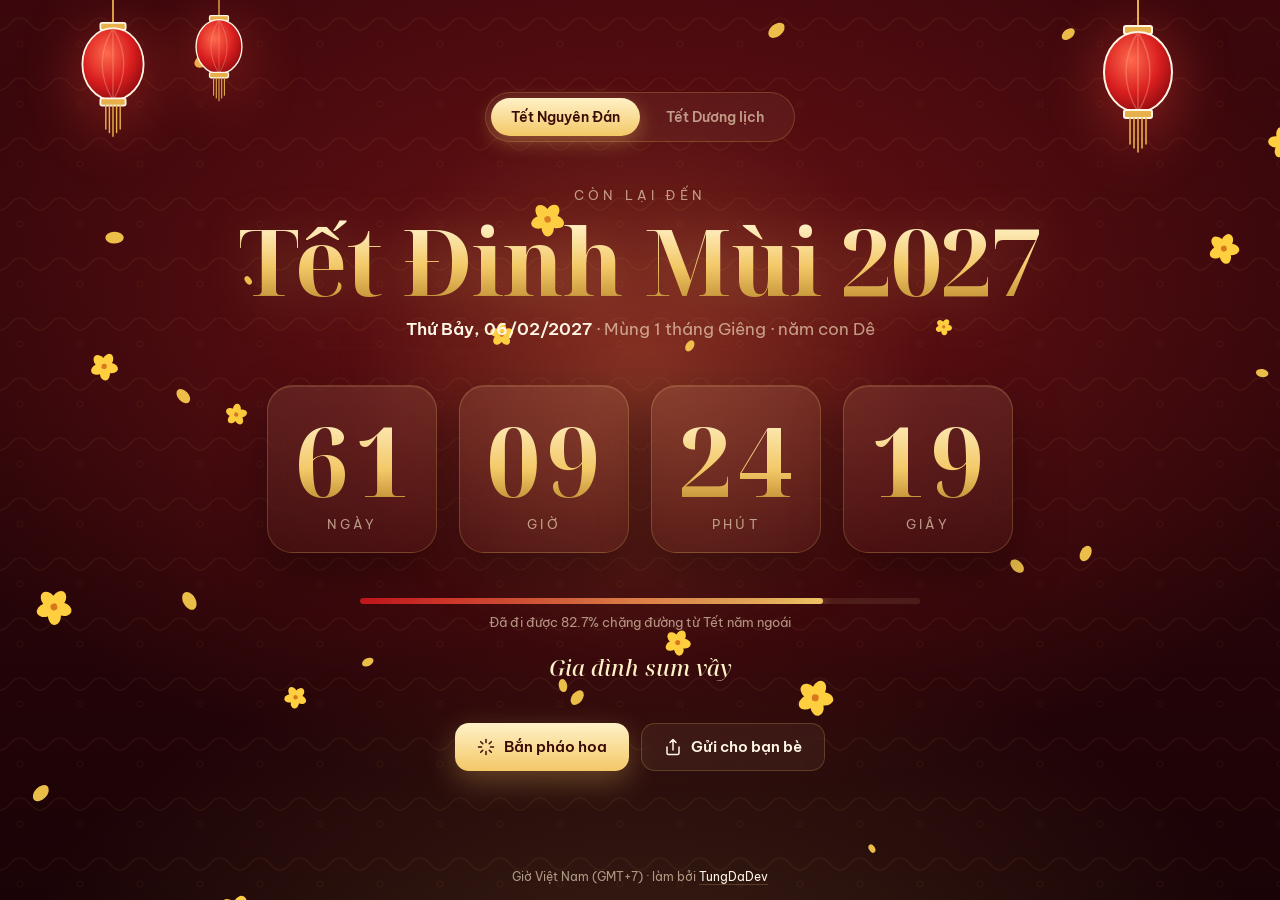
==== commit dee6af29: "chore: add Cloudflare Web Analytics Co-Authored-By: Claude Opus 5.5 <noreply@anthropic.com>" ====
--- a/index.html
+++ b/index.html
@@ -102,5 +102,6 @@
   <div class="toast" id="toast" role="status"></div>
   <script src="fireworks.js"></script>
   <script src="app.js"></script>
+  <!-- Cloudflare Web Analytics --><script type='module' src='https://static.cloudflareinsights.com/beacon.min.js' data-cf-beacon='{"token": "121ebc605e974a3b8ce880a5c7136b65"}'></script><!-- End Cloudflare Web Analytics -->
 </body>
 </html>
